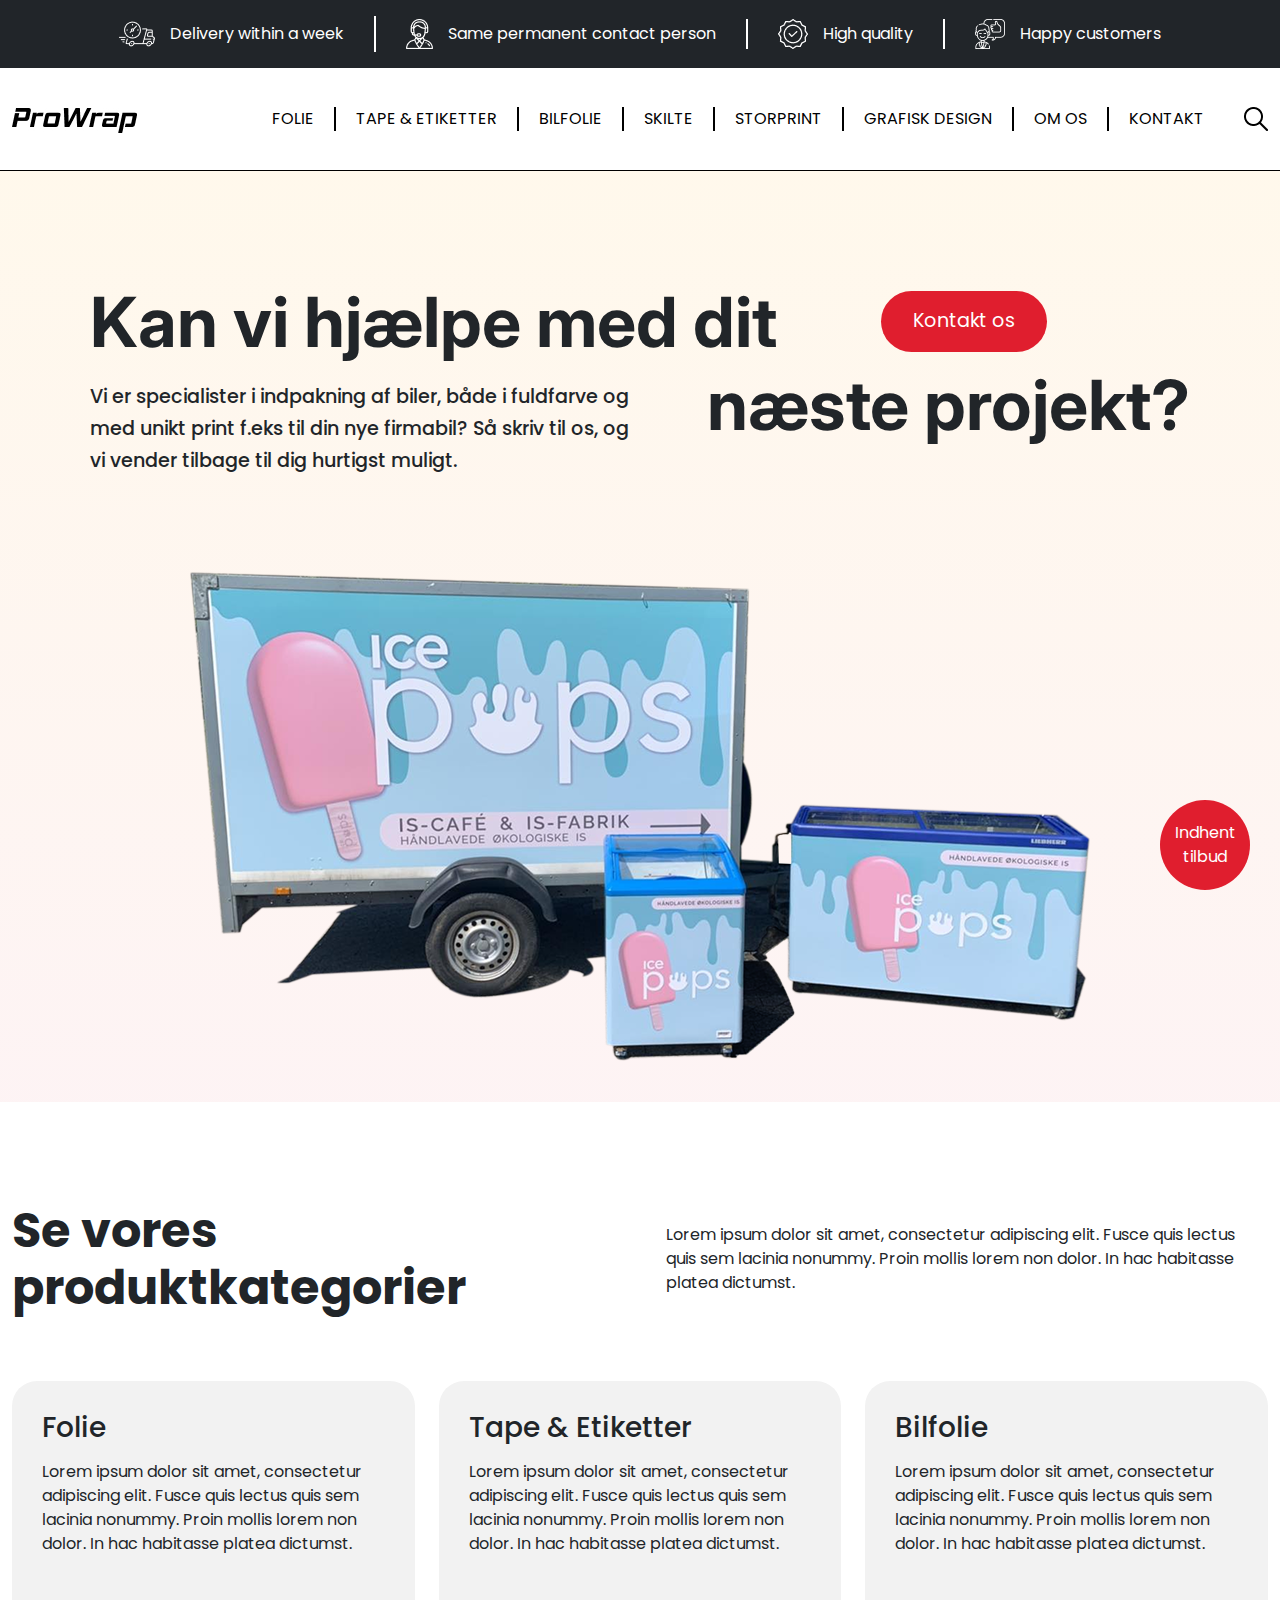
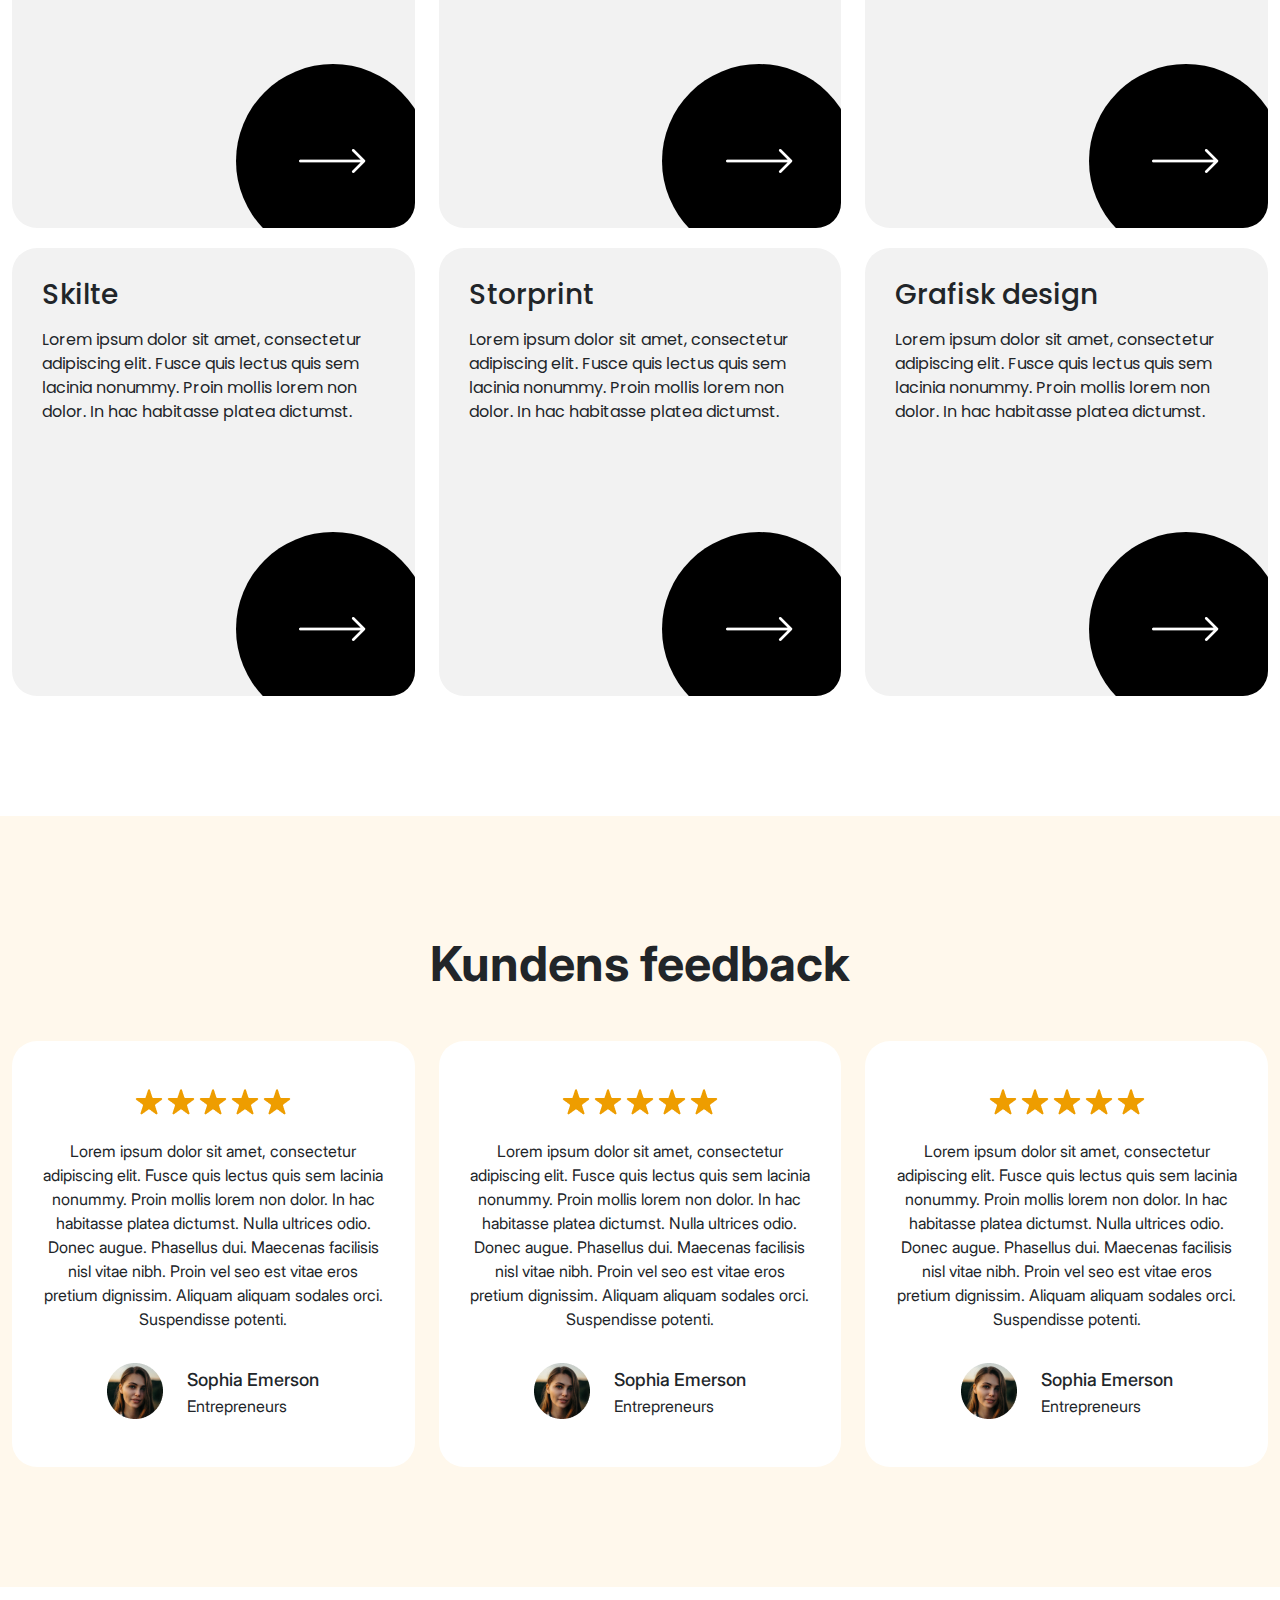
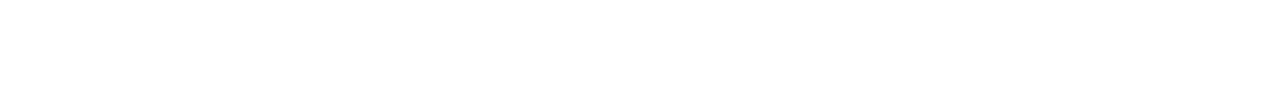
==== Prowrap/index.html @ 102c4a36 "changes in the folder" ====
<!DOCTYPE html>
<html lang="en">

<head>
    <meta charset="UTF-8">
    <meta name="viewport" content="width=device-width, initial-scale=1.0">
    <title>Document</title>
    <link rel="stylesheet" href="assets/css/bootstrap.min.css" />
    <link rel="stylesheet" href="assets/font/font.css" />
    <link rel="stylesheet" href="assets/css/style.css" />
</head>

<body>
    <section class="top-navbr-section">
        <div class="d-flex align-items-center justify-content-center bg-dark top-menu">
            <div class="image">
                <ul class="d-flex align-items-center">
                    <li class="d-flex align-items-center list"><img src="assets/image/Group.png" alt="Delivery"
                            class="img-fluid" />
                        <p class="text-white">Delivery within a week</p>
                    </li>
                    <li class="d-flex align-items-center list"><img src="assets/image/Group (1).png" alt="contact"
                            class="img-fluid" />
                        <p class="text-white">Same permanent contact person</p>
                    </li>
                    <li class="d-flex align-items-center list"><img src="assets/image/Group (2).png" alt="quality"
                            class="img-fluid" />
                        <p class="text-white">High quality</p>
                    </li>
                    <li class="d-flex align-items-center list"><img src="assets/image/Group (3).png" alt="customers"
                            class="img-fluid" />
                        <p class="text-white">Happy customers</p>
                    </li>
                </ul>
            </div>
        </div>
    </section>
    <section class="navigation-bar-section">
        <nav class="navbar navbar-expand-lg">
            <div class="container">
                <a class="navbar-brand p-0 m-0" href="#"><img src="assets/image/Group 1.jpg" alt="logo" /></a>
                <button class="navbar-toggler" type="button" data-bs-toggle="collapse"
                    data-bs-target="#navbarSupportedContent" aria-controls="navbarSupportedContent"
                    aria-expanded="false" aria-label="Toggle navigation">
                    <span class="navbar-toggler-icon"></span>
                </button>
                <div class="collapse navbar-collapse" id="navbarSupportedContent">
                    <ul class="navbar-nav ms-auto">
                        <li class="nav-item">
                            <a class="nav-link" href="#">FOLIE</a>
                        </li>
                        <li class="nav-item">
                            <a class="nav-link" href="#">TAPE & ETIKETTER</a>
                        </li>
                        <li class="nav-item">
                            <a class="nav-link" href="#">BILFOLIE</a>
                        </li>
                        <li class="nav-item">
                            <a class="nav-link" href="#">SKILTE</a>
                        </li>
                        <li class="nav-item">
                            <a class="nav-link" href="#">STORPRINT</a>
                        </li>
                        <li class="nav-item">
                            <a class="nav-link" href="#">GRAFISK DESIGN</a>
                        </li>
                        <li class="nav-item">
                            <a class="nav-link" href="#">OM OS</a>
                        </li>
                        <li class="nav-item">
                            <a class="nav-link" href="#">KONTAKT</a>
                        </li>
                    </ul>
                    <form class="d-flex">
                        <label for="searchToggle" class="btn p-0">
                            <img src="assets/image/Group.jpg" alt="search" class="search" />
                        </label>
                        <input type="checkbox" id="searchToggle" class="check" style="display: none;" />
                        <input type="text" id="searchInput" class="search-input" placeholder="Search..." />
                    </form>


                </div>
            </div>
        </nav>
    </section>

    <section class="banner-section">
        <div class="container">

            <div class="main-banner">
                <div class="banner">
                    <div class="position-relative">
                        <h1 class="main-heading position-relative">
                            Kan vi hjælpe med dit<span>næste projekt?</span>
                        </h1>
                        <a href="#" class="banner-btn position-absolute">Kontakt os</a>
                    </div>
                    <p class="describe">Vi er specialister i indpakning af biler, både i fuldfarve og med unikt
                        print
                        f.eks til din nye
                        firmabil?
                        Så skriv til os, og vi vender tilbage til dig hurtigst muligt.
                    </p>

                </div>

                <div class="banner-image text-center">
                    <img src="assets/image/banner 1 (1).png" alt="banner-img">
                </div>
                <a href="#" class="link">Indhent tilbud</a>

            </div>
        </div>
    </section>

    <section class="service-section">
        <div class="container">
            <div class="service-text d-flex justify-content-between align-items-center">
                <h3 class="main-heading">Se vores
                    produktkategorier</h3>
                <p class="small-heading">Lorem ipsum dolor sit amet, consectetur adipiscing elit. Fusce quis lectus
                    quis sem lacinia
                    nonummy. Proin mollis lorem non dolor. In hac habitasse platea dictumst.</p>
            </div>

            <div class="service-page">
                <div class="row page-row">
                    <div class="col-lg-4">
                        <div class="pages">
                            <h3 class="small-heading">Folie</h3>
                            <p class="service-page-text">Lorem ipsum dolor sit amet, consectetur adipiscing elit. Fusce
                                quis lectus quis sem
                                lacinia
                                nonummy. Proin mollis lorem non dolor. In hac habitasse platea dictumst.</p>
                            <a href="#" class="arrow">
                                <img src="assets/image/Group (4).png" alt="arrow" class="img-fluid" />
                            </a>
                        </div>
                    </div>
                    <div class="col-lg-4">
                        <div class="pages">
                            <h3 class="small-heading">Tape & Etiketter</h3>
                            <p class="service-page-text">Lorem ipsum dolor sit amet, consectetur adipiscing elit. Fusce
                                quis lectus quis sem
                                lacinia
                                nonummy. Proin mollis lorem non dolor. In hac habitasse platea dictumst.</p>
                            <a href="#" class="arrow">
                                <img src="assets/image/Group (4).png" alt="arrow" class="img-fluid" />
                            </a>
                        </div>
                    </div>
                    <div class="col-lg-4">
                        <div class="pages">
                            <h3 class="small-heading">Bilfolie</h3>
                            <p class="service-page-text">Lorem ipsum dolor sit amet, consectetur adipiscing elit. Fusce
                                quis lectus quis sem
                                lacinia
                                nonummy. Proin mollis lorem non dolor. In hac habitasse platea dictumst.</p>
                            <a href="#" class="arrow">
                                <img src="assets/image/Group (4).png" alt="arrow" class="img-fluid" />
                            </a>
                        </div>
                    </div>
                    <div class="col-lg-4">
                        <div class="pages">
                            <h3 class="small-heading">Skilte</h3>
                            <p class="service-page-text">Lorem ipsum dolor sit amet, consectetur adipiscing elit. Fusce
                                quis lectus quis sem
                                lacinia
                                nonummy. Proin mollis lorem non dolor. In hac habitasse platea dictumst.</p>
                            <a href="#" class="arrow">
                                <img src="assets/image/Group (4).png" alt="arrow" class="img-fluid" />
                            </a>
                        </div>
                    </div>
                    <div class="col-lg-4">
                        <div class="pages">
                            <h3 class="small-heading">Storprint</h3>
                            <p class="service-page-text">Lorem ipsum dolor sit amet, consectetur adipiscing elit. Fusce
                                quis lectus quis sem
                                lacinia
                                nonummy. Proin mollis lorem non dolor. In hac habitasse platea dictumst.</p>
                            <a href="#" class="arrow">
                                <img src="assets/image/Group (4).png" alt="arrow" class="img-fluid" />
                            </a>
                        </div>
                    </div>
                    <div class="col-lg-4">
                        <div class="pages">
                            <h3 class="small-heading">Grafisk design</h3>
                            <p class="service-page-text">Lorem ipsum dolor sit amet, consectetur adipiscing elit. Fusce
                                quis lectus quis sem
                                lacinia
                                nonummy. Proin mollis lorem non dolor. In hac habitasse platea dictumst.</p>
                            <a href="#" class="arrow">
                                <img src="assets/image/Group (4).png" alt="arrow" class="img-fluid" />
                            </a>
                        </div>
                    </div>
                </div>
            </div>
        </div>
    </section>

    <section class="feedback-section">
        <div class="container">
            <div class="feedback">
                <h2 class="main-heading text-center">Kundens feedback</h2>
                <div class="row feedback-row">
                    <div class="col-lg-4">
                        <div class="feedback-page">
                            <img src="assets/image/Star 29.png" alt="" class="img-fluid star">
                            <img src="assets/image/Star 29.png" alt="" class="img-fluid star">
                            <img src="assets/image/Star 29.png" alt="" class="img-fluid star">
                            <img src="assets/image/Star 29.png" alt="" class="img-fluid star">
                            <img src="assets/image/Star 29.png" alt="" class="img-fluid star">
                            <p>Lorem ipsum dolor sit amet, consectetur adipiscing elit. Fusce quis lectus quis sem
                                lacinia nonummy. Proin mollis lorem non dolor. In hac habitasse platea dictumst. Nulla
                                ultrices odio.
                                Donec augue. Phasellus dui. Maecenas facilisis nisl vitae nibh. Proin vel seo est vitae
                                eros pretium dignissim. Aliquam aliquam sodales orci. Suspendisse potenti.</p>
                            <div class="d-flex align-items-center justify-content-center feedback-img">
                                <img src="assets/image/Mask Group.png" alt="" class="img-fluid">
                                <div class="feedback-name">
                                    <h4 class="text-start">Sophia Emerson</h4>
                                    <p class="text-start">Entrepreneurs</p>
                                </div>
                            </div>
                        </div>
                    </div>
                    <div class="col-lg-4">
                        <div class="feedback-page">
                            <img src="assets/image/Star 29.png" alt="" class="img-fluid star">
                            <img src="assets/image/Star 29.png" alt="" class="img-fluid star">
                            <img src="assets/image/Star 29.png" alt="" class="img-fluid star">
                            <img src="assets/image/Star 29.png" alt="" class="img-fluid star">
                            <img src="assets/image/Star 29.png" alt="" class="img-fluid star">
                            <p>Lorem ipsum dolor sit amet, consectetur adipiscing elit. Fusce quis lectus quis sem
                                lacinia nonummy. Proin mollis lorem non dolor. In hac habitasse platea dictumst. Nulla
                                ultrices odio.
                                Donec augue. Phasellus dui. Maecenas facilisis nisl vitae nibh. Proin vel seo est vitae
                                eros pretium dignissim. Aliquam aliquam sodales orci. Suspendisse potenti.</p>
                            <div class="d-flex align-items-center justify-content-center feedback-img">
                                <img src="assets/image/Mask Group.png" alt="" class="img-fluid">
                                <div class="feedback-name">
                                    <h4 class="text-start">Sophia Emerson</h4>
                                    <p class="text-start">Entrepreneurs</p>
                                </div>
                            </div>
                        </div>
                    </div>
                    <div class="col-lg-4">
                        <div class="feedback-page">
                            <img src="assets/image/Star 29.png" alt="" class="img-fluid star">
                            <img src="assets/image/Star 29.png" alt="" class="img-fluid star">
                            <img src="assets/image/Star 29.png" alt="" class="img-fluid star">
                            <img src="assets/image/Star 29.png" alt="" class="img-fluid star">
                            <img src="assets/image/Star 29.png" alt="" class="img-fluid star">
                            <p>Lorem ipsum dolor sit amet, consectetur adipiscing elit. Fusce quis lectus quis sem
                                lacinia nonummy. Proin mollis lorem non dolor. In hac habitasse platea dictumst. Nulla
                                ultrices odio.
                                Donec augue. Phasellus dui. Maecenas facilisis nisl vitae nibh. Proin vel seo est vitae
                                eros pretium dignissim. Aliquam aliquam sodales orci. Suspendisse potenti.</p>
                            <div class="d-flex align-items-center justify-content-center feedback-img">
                                <img src="assets/image/Mask Group.png" alt="" class="img-fluid">
                                <div class="feedback-name">
                                    <h4 class="text-start">Sophia Emerson</h4>
                                    <p class="text-start">Entrepreneurs</p>
                                </div>
                            </div>
                        </div>
                    </div>

                </div>
            </div>
    </section>

    <!-- <section class="discount-section">
            <div class="discount">
                <div class="row">
                    <div class="col-lg-6">
                        <img src="assets/image/Mask group (1).png" alt="">
                    </div>
                    <div class="col-lg-6">
                        <div class="container">
                        <h2>10% på det første køb</h2>
                        <p>Lorem ipsum dolor sit amet, consectetur adipiscing elit. Fusce quis lectus quis sem lacinia nonummy. Proin mollis lorem non dolor. In hac habitasse platea dictumst. Nulla ultrices odio.</p>
                        <a href="#">Får nu</a>
</div>
                    </div>
                </div>
        </div>
    </section> -->

    <script src="assets/js/bootstrap.bundle.js">
    </script>
    <script src="assets/js/bootstrap.js"></script>
</body>

</html>
---- Prowrap/assets/font/font.css ----
/* poppins font start*/
@font-face {
    font-family: 'Poppins';
    src: url('Poppins-Bold.ttf') format('truetype');
    font-weight: bold;
    font-style: normal;
    font-display: swap;
}

@font-face {
    font-family: 'Poppins';
    src: url('Poppins-Medium.ttf') format('truetype');
    font-weight: 500;
    font-style: normal;
    font-display: swap;
}

@font-face {
    font-family: 'Poppins';
    src: url('Poppins-Regular.ttf') format('truetype');
    font-weight: normal;
    font-style: normal;
    font-display: swap;
}

@font-face {
    font-family: 'Poppins';
    src: url('Poppins-SemiBold.ttf') format('truetype');
    font-weight: 600;
    font-style: normal;
    font-display: swap;
}

/* poppins font end */

/* inter font start */

@font-face {
    font-family: 'inter';
    src: url('Inter28pt-Bold.ttf') format('truetype');
    font-weight: bold;
    font-style: normal;
    font-display: swap;
}

@font-face {
    font-family: 'inter';
    src: url('Inter28pt-Medium.ttf') format('truetype');
    font-weight: 500;
    font-style: normal;
    font-display: swap;
}

@font-face {
    font-family: 'inter';
    src: url('Inter28pt-SemiBold.ttf') format('truetype');
    font-weight: 600;
    font-style: normal;
    font-display: swap;
}

@font-face {
    font-family: 'inter';
    src: url('Inter28pt-Regular.ttf') format('truetype');
    font-weight: normal;
    font-style: normal;
    font-display: swap;
}

/* inter fonts end */
---- Prowrap/assets/css/style.css ----
* {
    padding: 0px;
    margin: 0px;
    box-sizing: border-box;
}

body {
    font-family: "Poppins";
    font-style: normal;
}

h1,
h2,
h3,
h4,
h5,
h6,
p,
ul,
li,
a {
    padding: 0px;
    margin: 0px;
}

li {
    list-style: none;
}

a {
    text-decoration: none;
}

.container {
    max-width: 1300px;
    margin: auto;
}

/* top-navbr-section start */

.list {
    gap: 15px;
    border-right: 2px solid #fff;
    padding: 0px 30px;
}

.list:nth-child(4) {
    border: 0;
    padding-right: 0px;
}

.list:nth-child(1) {
    padding-left: 0px;
}

.image {
    padding: 16px 0px;
}

/* top-navbr-section end */

/* navbar-menu section start */

.navigation-bar-section {
    border-bottom: 1px solid #000;
}

.navbar-expand-lg .navbar-nav .nav-link {
    padding: 0px 20px;
    border-right: 2px solid;
    color: #000;
}

.navbar-expand-lg .navbar-nav .nav-item:nth-of-type(8) .nav-link {
    border-right: 0;
    padding-right: 40px;
}


.navbar-expand-lg .navbar-nav .nav-item:nth-of-type(1) .nav-link {
    padding-left: 0px;
}

.navbar {
    padding: 36px 0px;
}

.btn {
    border: none;
}

.search-input {
    padding: 10px;
    border: 1px solid black;
    border-radius: 2px;
    position: absolute;
    bottom: -45px;
    right: 10px;
    width: 200px;
    display: none;
}

.check:checked+.search-input {
    display: block;
}

/* navbar-menu section end */

/* banner section start */

.banner-section {
    background-image: url("/assets/image/Rectangle\ 7.png");
    background-image: linear-gradient(to bottom, #FFBF431A, #E01E2E0D);
}

.banner {
    max-width: 1100px;
    margin: auto;
    padding-top: 110px;
    width: 100%;
}

.banner .main-heading {
    font-size: 68.8px;
    font-weight: 700;
    font-family: "inter";
}

span {
    display: flex;
    justify-content: end;
}


.banner .banner-btn {
    background-color: #E01E2E;
    border-radius: 50px;
    padding: 16px 32px;
    color: #fff;
    font-size: 19.2px;
    font-weight: 400;
    top: 10px;
    right: 143px;

}

.banner .describe {
    font-size: 19.2px;
    font-weight: 500;
    max-width: 550px;
    line-height: 32px;
    margin-top: -65px;
}

.banner-image {
    padding-top: 94px;
    padding-bottom: 40px;
}

.main-banner .link {
    background-color: #E01E2E;
    color: #fff;
    border-radius: 50%;
    position: fixed;
    bottom: 10px;
    height: 90px;
    width: 90px;
    right: 30px;
    text-align: center;
    display: flex;
    align-items: center;
    justify-content: center;
}

/* banner section end */

/* service section start */

.service-text .main-heading {
    font-size: 47.8px;
    font-weight: 700;
}

.service-text {
    gap: 200px;
    padding: 100px 0px 64px 0px;
}

.page-row {
    row-gap: 20px;
}

.pages {
    background-color: #F2F2F2;
    padding: 30px;
    height: 100%;
    border-radius: 25px;
    position: relative;
    overflow: hidden;
}

.service-page-text {
    margin-bottom: 242px;
    padding-top: 16px;
}

.arrow {
    height: 194px;
    width: 194px;
    background-color: #000;
    border-radius: 100%;
    position: absolute;
    bottom: -30px;
    right: -15px;
    display: flex;
    align-items: center;
    justify-content: center;

}

.arrow:hover {
    background-color: #E01E2E;
}

/* service section end */

/* feedback section start */


.feedback-section {
    margin: 120px 0px;
    padding: 120px 0px;
    background-color: #FFBF431A;
    font-family: "inter";

}

.feedback .main-heading {
    padding-bottom: 48px;
    font-weight: 700;
    font-size: 47.7px;
    text-align: center;
}

.feedback-page {
    background-color: #FFFFFF;
    padding: 48px 30px;
    height: 100%;
    border-radius: 25px;
    text-align: center;
}

.feedback-page .star {
    padding-bottom: 24px;
}

.feedback-img {
    gap: 24px;
    padding-top: 32px;
}

.feedback-img h4 {
    font-size: 18px;
    line-height: 163%;
}

/* feedback section end */

/* discount section start */
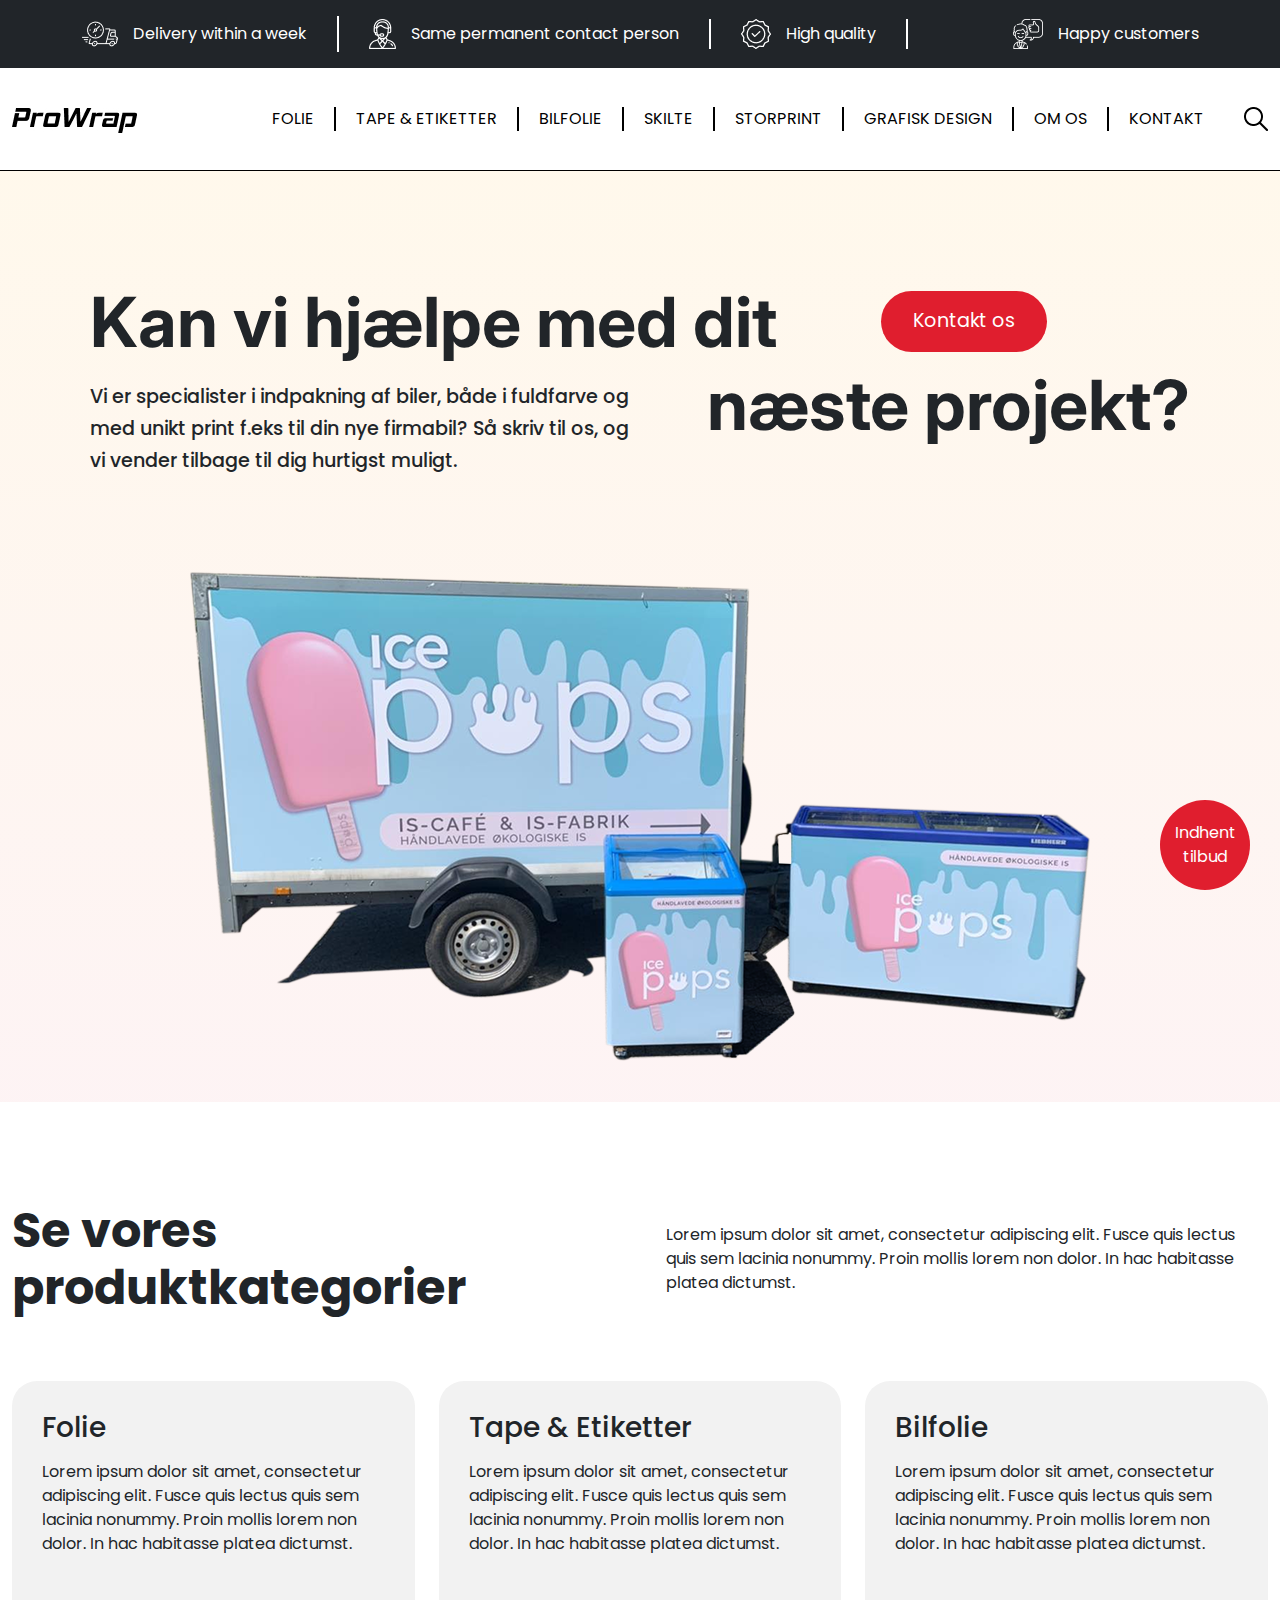
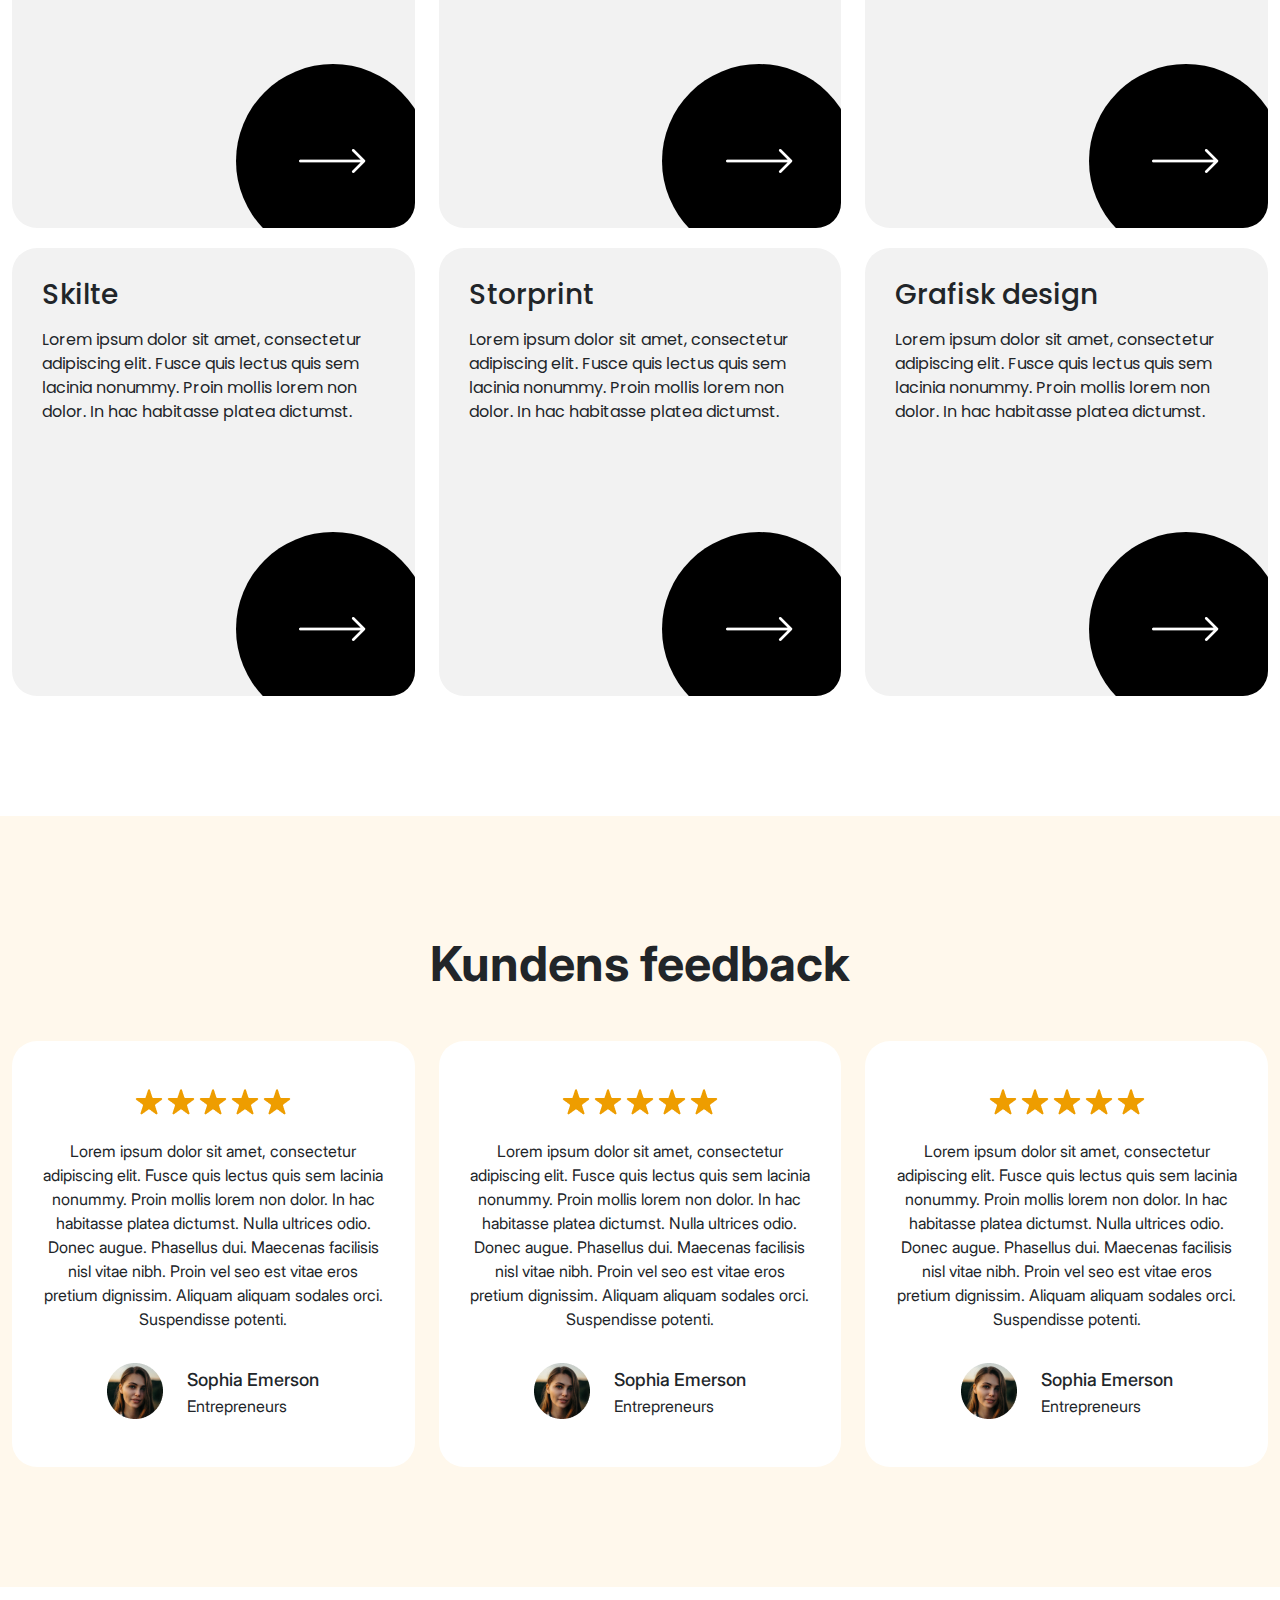
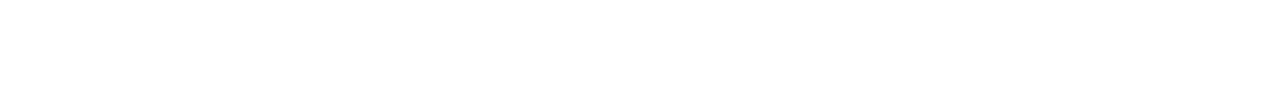
==== commit 2f3122cd: "changes in file" ====
--- a/Prowrap/index.html
+++ b/Prowrap/index.html
@@ -27,6 +27,7 @@
                             class="img-fluid" />
                         <p class="text-white">High quality</p>
                     </li>
+                    ghgfhgfjh
                     <li class="d-flex align-items-center list"><img src="assets/image/Group (3).png" alt="customers"
                             class="img-fluid" />
                         <p class="text-white">Happy customers</p>
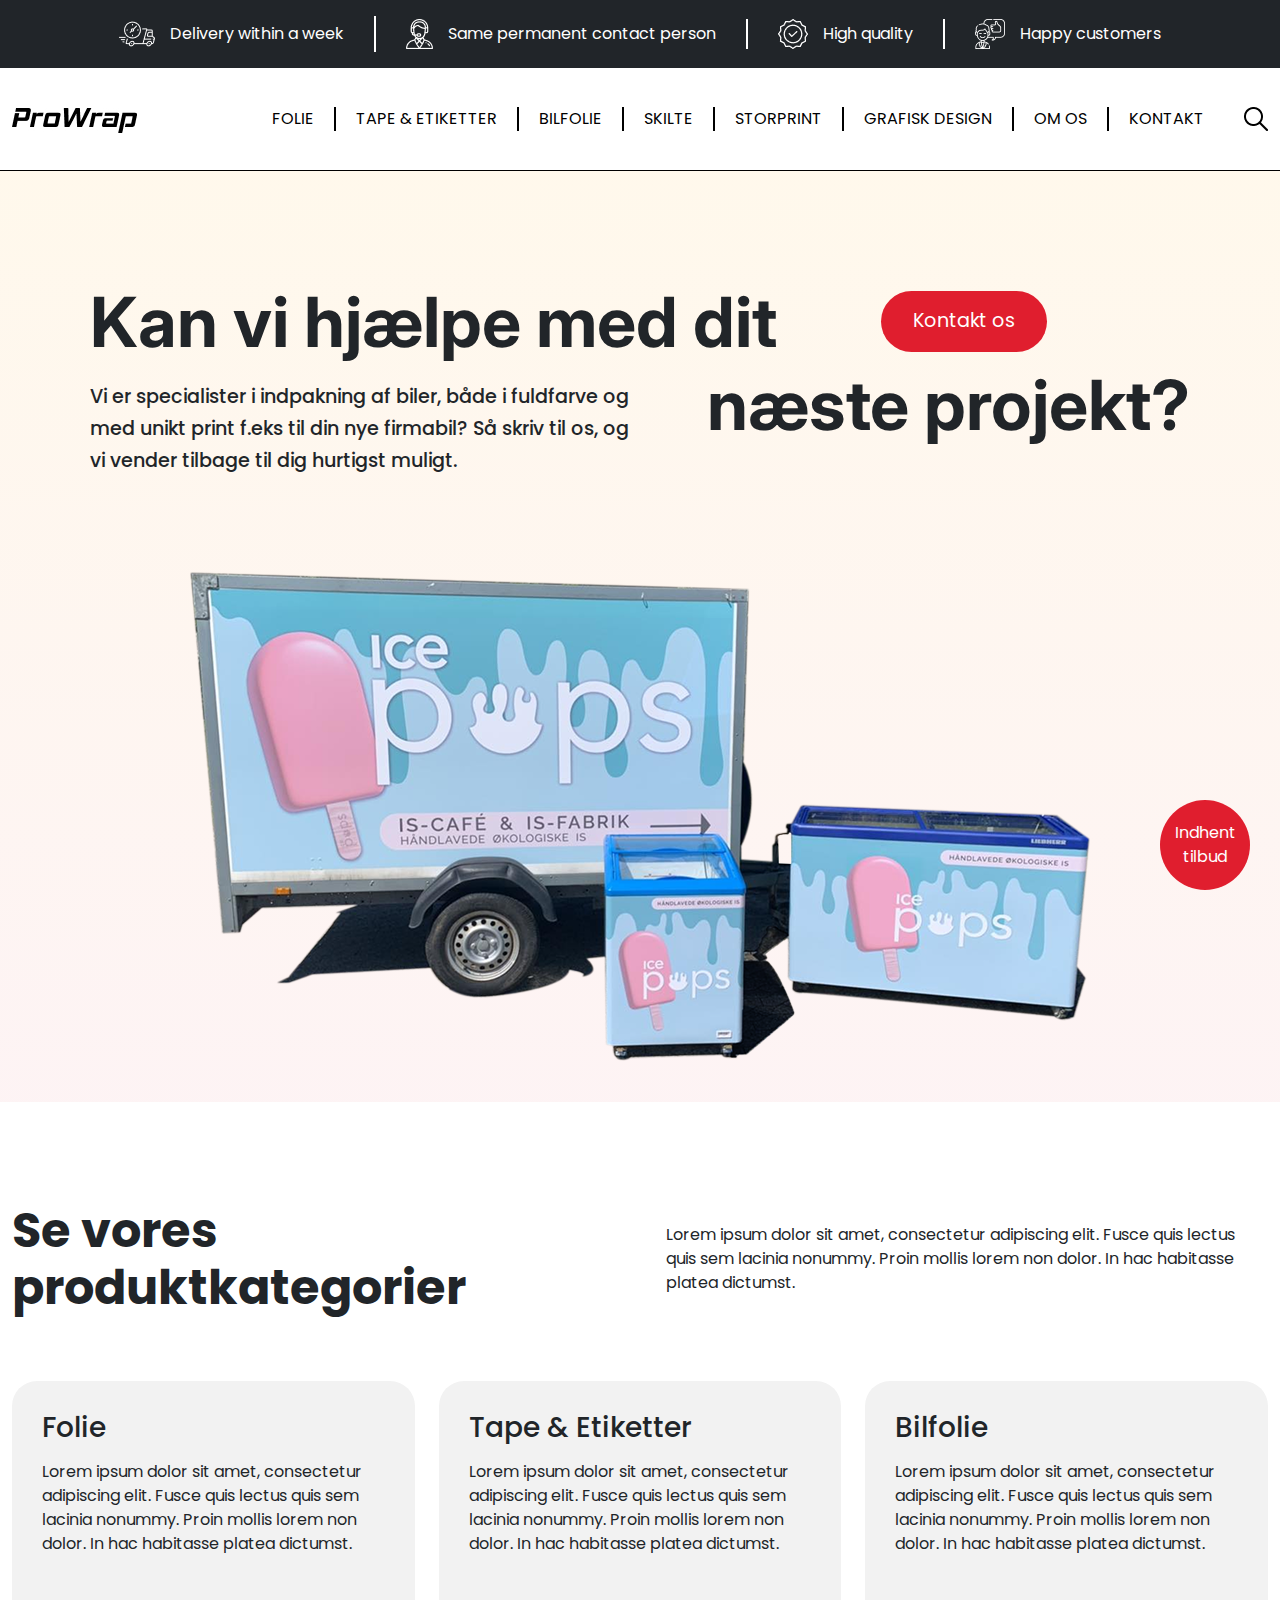
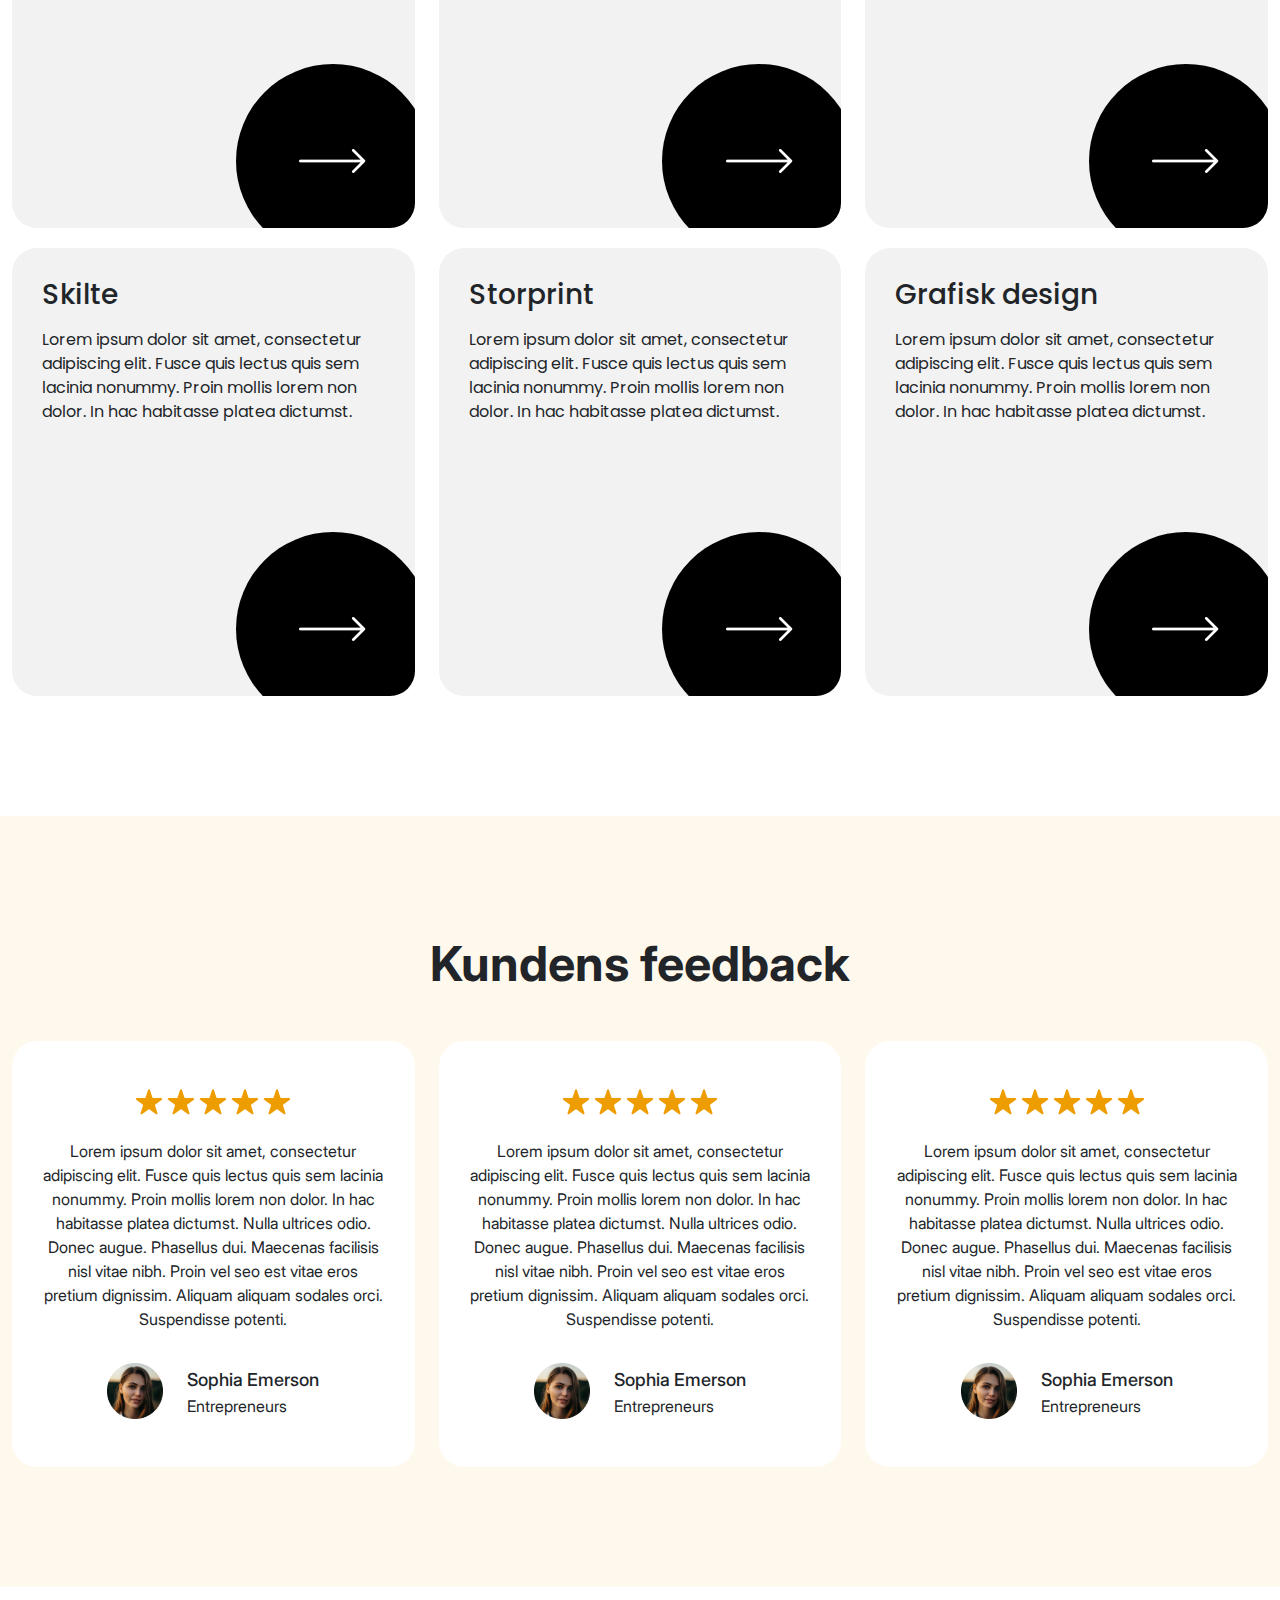
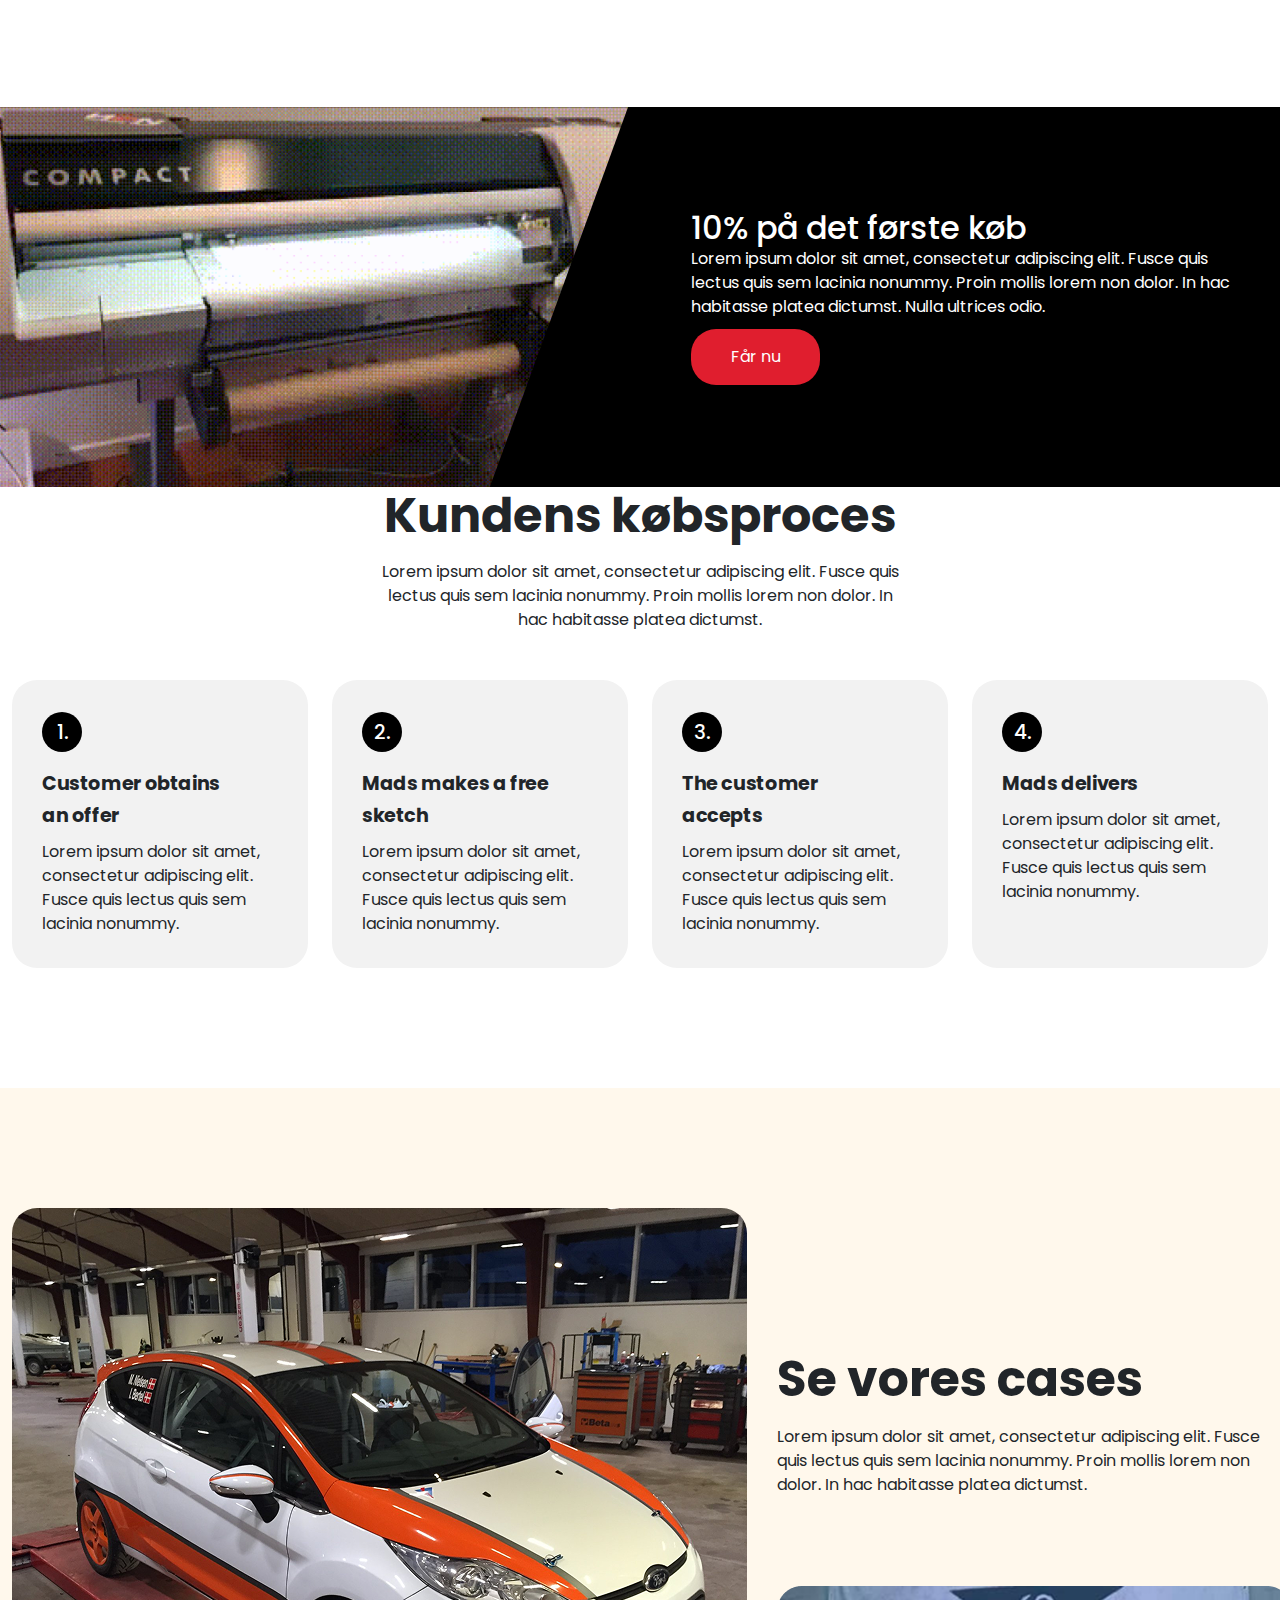
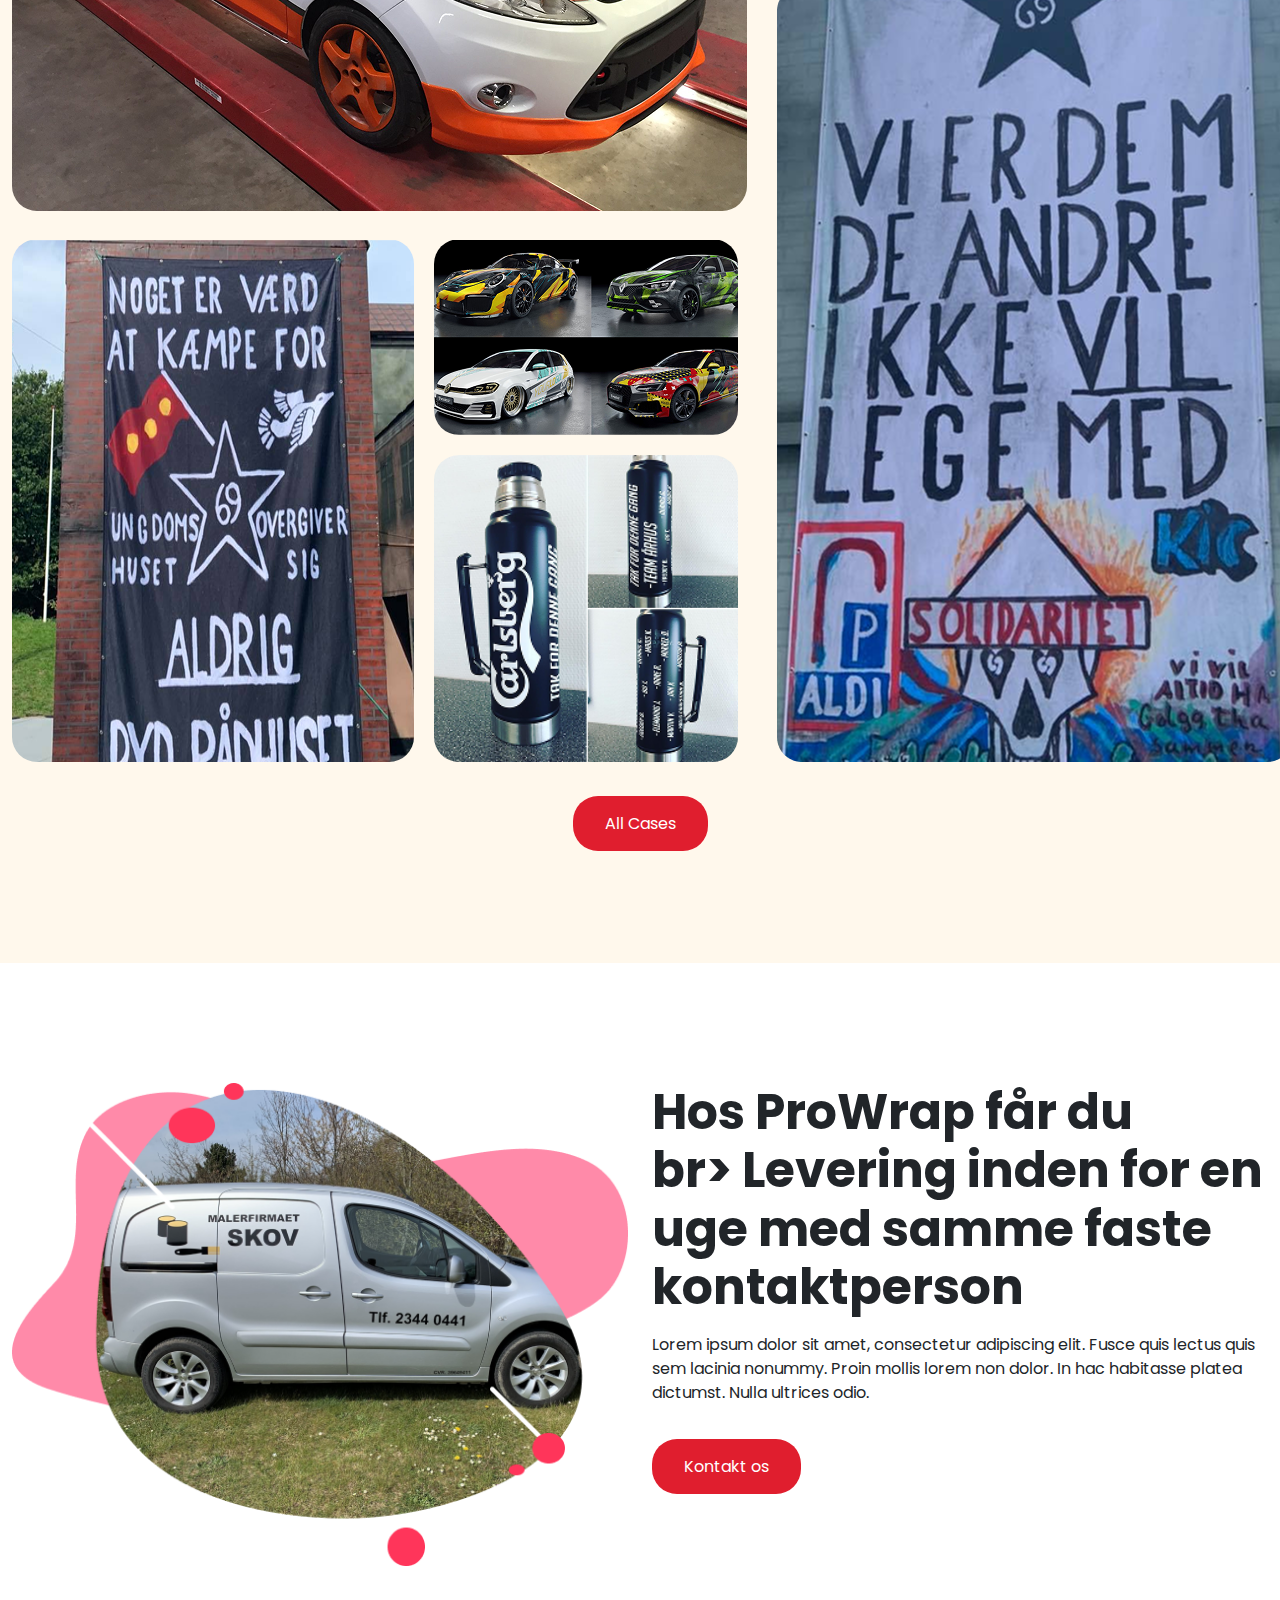
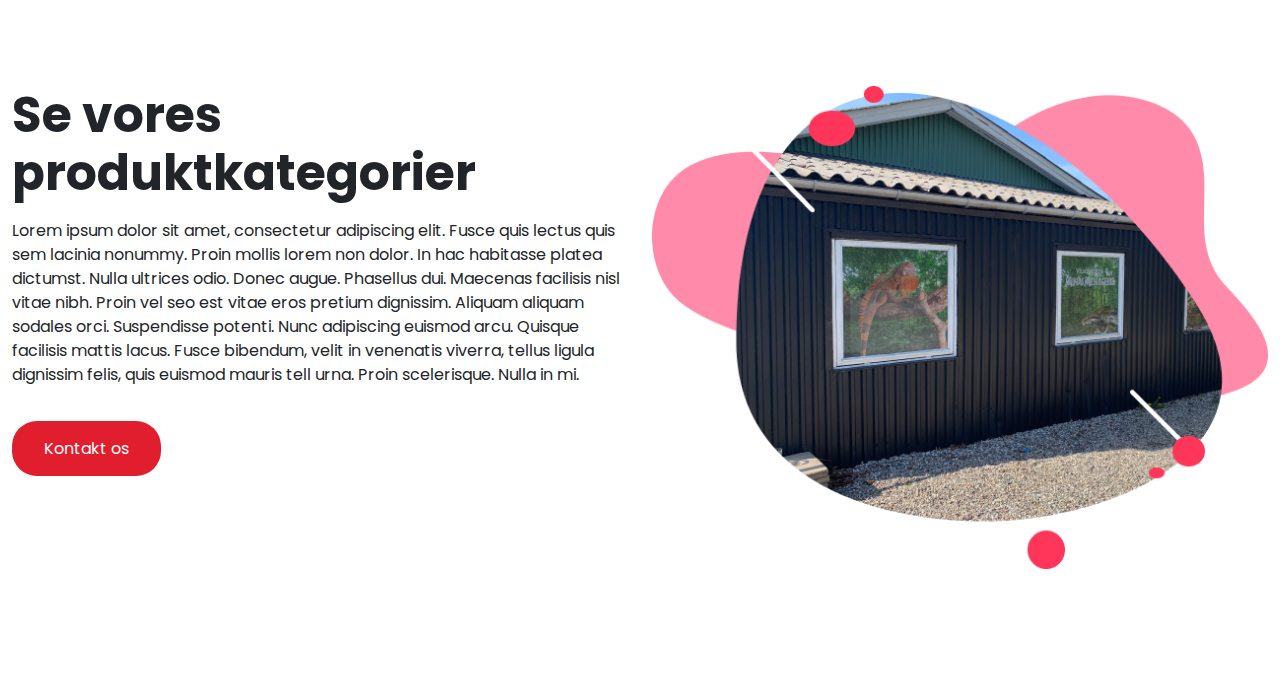
==== commit 8d1c5f8e: "changes file" ====
--- a/Prowrap/index.html
+++ b/Prowrap/index.html
@@ -27,7 +27,6 @@
                             class="img-fluid" />
                         <p class="text-white">High quality</p>
                     </li>
-                    ghgfhgfjh
                     <li class="d-flex align-items-center list"><img src="assets/image/Group (3).png" alt="customers"
                             class="img-fluid" />
                         <p class="text-white">Happy customers</p>
@@ -211,18 +210,18 @@
                 <div class="row feedback-row">
                     <div class="col-lg-4">
                         <div class="feedback-page">
-                            <img src="assets/image/Star 29.png" alt="" class="img-fluid star">
-                            <img src="assets/image/Star 29.png" alt="" class="img-fluid star">
-                            <img src="assets/image/Star 29.png" alt="" class="img-fluid star">
-                            <img src="assets/image/Star 29.png" alt="" class="img-fluid star">
-                            <img src="assets/image/Star 29.png" alt="" class="img-fluid star">
+                            <img src="assets/image/Star 29.png" alt="star" class="img-fluid star" />
+                            <img src="assets/image/Star 29.png" alt="star" class="img-fluid star" />
+                            <img src="assets/image/Star 29.png" alt="star" class="img-fluid star" />
+                            <img src="assets/image/Star 29.png" alt="star" class="img-fluid star" />
+                            <img src="assets/image/Star 29.png" alt="star" class="img-fluid star" />
                             <p>Lorem ipsum dolor sit amet, consectetur adipiscing elit. Fusce quis lectus quis sem
                                 lacinia nonummy. Proin mollis lorem non dolor. In hac habitasse platea dictumst. Nulla
                                 ultrices odio.
                                 Donec augue. Phasellus dui. Maecenas facilisis nisl vitae nibh. Proin vel seo est vitae
                                 eros pretium dignissim. Aliquam aliquam sodales orci. Suspendisse potenti.</p>
                             <div class="d-flex align-items-center justify-content-center feedback-img">
-                                <img src="assets/image/Mask Group.png" alt="" class="img-fluid">
+                                <img src="assets/image/image 1.png" alt="feedback-img" class="img-fluid" />
                                 <div class="feedback-name">
                                     <h4 class="text-start">Sophia Emerson</h4>
                                     <p class="text-start">Entrepreneurs</p>
@@ -232,18 +231,18 @@
                     </div>
                     <div class="col-lg-4">
                         <div class="feedback-page">
-                            <img src="assets/image/Star 29.png" alt="" class="img-fluid star">
-                            <img src="assets/image/Star 29.png" alt="" class="img-fluid star">
-                            <img src="assets/image/Star 29.png" alt="" class="img-fluid star">
-                            <img src="assets/image/Star 29.png" alt="" class="img-fluid star">
-                            <img src="assets/image/Star 29.png" alt="" class="img-fluid star">
+                            <img src="assets/image/Star 29.png" alt="star" class="img-fluid star" />
+                            <img src="assets/image/Star 29.png" alt="star" class="img-fluid star" />
+                            <img src="assets/image/Star 29.png" alt="star" class="img-fluid star" />
+                            <img src="assets/image/Star 29.png" alt="star" class="img-fluid star" />
+                            <img src="assets/image/Star 29.png" alt="star" class="img-fluid star" />
                             <p>Lorem ipsum dolor sit amet, consectetur adipiscing elit. Fusce quis lectus quis sem
                                 lacinia nonummy. Proin mollis lorem non dolor. In hac habitasse platea dictumst. Nulla
                                 ultrices odio.
                                 Donec augue. Phasellus dui. Maecenas facilisis nisl vitae nibh. Proin vel seo est vitae
                                 eros pretium dignissim. Aliquam aliquam sodales orci. Suspendisse potenti.</p>
                             <div class="d-flex align-items-center justify-content-center feedback-img">
-                                <img src="assets/image/Mask Group.png" alt="" class="img-fluid">
+                                <img src="assets/image/image 1.png" alt="feedback-img" class="img-fluid" />
                                 <div class="feedback-name">
                                     <h4 class="text-start">Sophia Emerson</h4>
                                     <p class="text-start">Entrepreneurs</p>
@@ -253,18 +252,18 @@
                     </div>
                     <div class="col-lg-4">
                         <div class="feedback-page">
-                            <img src="assets/image/Star 29.png" alt="" class="img-fluid star">
-                            <img src="assets/image/Star 29.png" alt="" class="img-fluid star">
-                            <img src="assets/image/Star 29.png" alt="" class="img-fluid star">
-                            <img src="assets/image/Star 29.png" alt="" class="img-fluid star">
-                            <img src="assets/image/Star 29.png" alt="" class="img-fluid star">
+                            <img src="assets/image/Star 29.png" alt="star" class="img-fluid star" />
+                            <img src="assets/image/Star 29.png" alt="star" class="img-fluid star" />
+                            <img src="assets/image/Star 29.png" alt="star" class="img-fluid star" />
+                            <img src="assets/image/Star 29.png" alt="star" class="img-fluid star" />
+                            <img src="assets/image/Star 29.png" alt="star" class="img-fluid star" />
                             <p>Lorem ipsum dolor sit amet, consectetur adipiscing elit. Fusce quis lectus quis sem
                                 lacinia nonummy. Proin mollis lorem non dolor. In hac habitasse platea dictumst. Nulla
                                 ultrices odio.
                                 Donec augue. Phasellus dui. Maecenas facilisis nisl vitae nibh. Proin vel seo est vitae
                                 eros pretium dignissim. Aliquam aliquam sodales orci. Suspendisse potenti.</p>
                             <div class="d-flex align-items-center justify-content-center feedback-img">
-                                <img src="assets/image/Mask Group.png" alt="" class="img-fluid">
+                                <img src="assets/image/image 1.png" alt="feedback-img" class="img-fluid" />
                                 <div class="feedback-name">
                                     <h4 class="text-start">Sophia Emerson</h4>
                                     <p class="text-start">Entrepreneurs</p>
@@ -272,27 +271,173 @@
                             </div>
                         </div>
                     </div>
-
-                </div>
-            </div>
-    </section>
-
-    <!-- <section class="discount-section">
-            <div class="discount">
+                </div>
+            </div>
+        </div>
+    </section>
+
+    <section class="discount-section">
+        <div class="discount">
+            <div class="row">
+                <div class="col-lg-6">
+                    <div class="images-clip">
+                        <img src="assets/image/No-video-title-fdown 1.png" alt="discount-img" class="img-fluid" />
+                    </div>
+                </div>
+                <div class="col-lg-6">
+                    <div class="dic">
+
+                        <div class="content">
+                            <h2 class="main-heading">10% på det første køb</h2>
+                            <p>Lorem ipsum dolor sit amet, consectetur adipiscing elit. Fusce quis lectus quis sem
+                                lacinia nonummy. Proin mollis lorem non dolor. In hac habitasse platea dictumst. Nulla
+                                ultrices odio.</p>
+                            <a href="#" class="link">Får nu</a>
+                        </div>
+
+                    </div>
+                </div>
+            </div>
+        </div>
+    </section>
+
+
+
+    <section class="box">
+        <div class="container">
+            <div class="offer text-center">
+                <h2 class="main-heading">Kundens købsproces</h2>
+                <P>Lorem ipsum dolor sit amet, consectetur adipiscing elit. Fusce quis lectus quis sem lacinia nonummy.
+                    Proin mollis lorem non dolor. In hac habitasse platea dictumst.</P>
+            </div>
+
+            <div class="box-1">
                 <div class="row">
-                    <div class="col-lg-6">
-                        <img src="assets/image/Mask group (1).png" alt="">
-                    </div>
-                    <div class="col-lg-6">
-                        <div class="container">
-                        <h2>10% på det første køb</h2>
-                        <p>Lorem ipsum dolor sit amet, consectetur adipiscing elit. Fusce quis lectus quis sem lacinia nonummy. Proin mollis lorem non dolor. In hac habitasse platea dictumst. Nulla ultrices odio.</p>
-                        <a href="#">Får nu</a>
-</div>
-                    </div>
-                </div>
-        </div>
-    </section> -->
+                    <div class="col-lg-3">
+                        <div class="box-text">
+                            <h5>1.</h5>
+                            <h4>Customer obtains an offer</h4>
+                            <p>Lorem ipsum dolor sit amet, consectetur adipiscing elit. Fusce quis lectus quis sem
+                                lacinia
+                                nonummy.</p>
+                        </div>
+                    </div>
+                    <div class="col-lg-3">
+                        <div class="box-text">
+                            <h5>2.</h5>
+                            <h4>Mads makes a free sketch</h4>
+                            <p>Lorem ipsum dolor sit amet, consectetur adipiscing elit. Fusce quis lectus quis sem
+                                lacinia
+                                nonummy.</p>
+                        </div>
+                    </div>
+                    <div class="col-lg-3">
+                        <div class="box-text">
+                            <h5>3.</h5>
+                            <h4>The customer accepts</h4>
+                            <p>Lorem ipsum dolor sit amet, consectetur adipiscing elit. Fusce quis lectus quis sem
+                                lacinia
+                                nonummy.</p>
+                        </div>
+                    </div>
+                    <div class="col-lg-3">
+                        <div class="box-text">
+                            <h5>4.</h5>
+                            <h4>Mads delivers</h4>
+                            <p>Lorem ipsum dolor sit amet, consectetur adipiscing elit. Fusce quis lectus quis sem
+                                lacinia
+                                nonummy.</p>
+                        </div>
+                    </div>
+                </div>
+            </div>
+        </div>
+    </section>
+
+    <section class="layout-section">
+        <div class="container">
+            <div class="main-section d-flex">
+                <div class="img-layout-1">
+                    <div class="sub-image">
+                        <img src="assets/image/image 10.png" alt="">
+                    </div>
+                    <div class="main-image">
+                        <div class="multi-images d-flex">
+                            <img src="assets/image/image 18.png" alt="">
+
+                            <div class="multi-images-1 d-flex  flex-column">
+                                <img src="assets/image/image 6.png" alt="">
+                                <img src="assets/image/image 11.png" alt="">
+                            </div>
+                        </div>
+                    </div>
+
+                </div>
+                <div class="img-layout-2">
+                    <div class="text">
+                        <h2>Se vores cases</h2>
+                        <p>Lorem ipsum dolor sit amet, consectetur adipiscing elit. Fusce quis lectus quis sem lacinia
+                            nonummy. Proin mollis lorem non dolor. In hac habitasse platea dictumst.</p>
+                    </div>
+                    <div class="img-layout">
+                        <img src="assets/image/57015559_2179513645461306_7284992917519728640_n-(1) 7.png" alt=""
+                            class="img-2">
+                    </div>
+                </div>
+            </div>
+            <div class="layout-link">
+                <a href="#" class="cases">All Cases</a>
+            </div>
+        </div>
+
+    </section>
+
+    <section class="mask-section">
+        <div class="container">
+            <div class="row">
+                <div class="col-lg-6 mask-image">
+                    <img src="assets/image/Group 1298.png" alt="" class="img-fluid">
+
+                </div>
+                <div class="col-lg-6">
+                    <h2>Hos ProWrap får du </br>br> Levering inden for en uge med samme faste kontaktperson</h2>
+                    <p>Lorem ipsum dolor sit amet, consectetur adipiscing elit. Fusce quis lectus quis sem lacinia
+                        nonummy. Proin mollis lorem non dolor. In hac habitasse platea dictumst. Nulla ultrices odio.
+                    </p>
+                    <div class="mask-link">
+                        <a href="#" class="cases">Kontakt os</a>
+                    </div>
+                </div>
+            </div>
+        </div>
+    </section>
+
+    <section class="mask-section">
+        <div class="container">
+            <div class="row">
+
+                <div class="col-lg-6">
+                    <h2>Se vores </br>
+                        produktkategorier</h2>
+                    <p>Lorem ipsum dolor sit amet, consectetur adipiscing elit. Fusce quis lectus quis sem lacinia
+                        nonummy. Proin mollis lorem non dolor. In hac habitasse platea dictumst. Nulla ultrices odio.
+                        Donec augue. Phasellus dui. Maecenas facilisis nisl vitae nibh. Proin vel seo est vitae eros
+                        pretium dignissim. Aliquam aliquam sodales orci. Suspendisse potenti.
+                        Nunc adipiscing euismod arcu. Quisque facilisis mattis lacus. Fusce bibendum, velit in venenatis
+                        viverra, tellus ligula dignissim felis, quis euismod mauris tell urna.
+                        Proin scelerisque. Nulla in mi.
+                    </p>
+                    <div class="mask-link">
+                        <a href="#" class="cases">Kontakt os</a>
+                    </div>
+                </div>
+                <div class="col-lg-6 mask-image">
+                    <img src="assets/image/Group 1299.png" alt="" class="img-fluid">
+
+                </div>
+            </div>
+        </div>
+    </section>
 
     <script src="assets/js/bootstrap.bundle.js">
     </script>
--- a/Prowrap/assets/css/style.css
+++ b/Prowrap/assets/css/style.css
@@ -32,7 +32,7 @@
 }
 
 .container {
-    max-width: 1300px;
+    max-width: 1500px;
     margin: auto;
 }
 
@@ -170,6 +170,7 @@
     display: flex;
     align-items: center;
     justify-content: center;
+    z-index: 1;
 }
 
 /* banner section end */
@@ -264,7 +265,187 @@
     line-height: 163%;
 }
 
+
 /* feedback section end */
 
 /* discount section start */
 
+.discount-section{
+    background-color: #000;
+}
+
+.dic {
+    color: #fff;
+    display: flex;
+    justify-content: center;
+    align-items: center;
+    height: 100%;
+}
+
+.images-clip img{
+    clip-path: polygon(0 0, 100% 0, 78% 100%, 0% 100%);
+
+}
+.content {
+    display: flex;
+    flex-direction: column;
+    justify-content: center;
+    align-items: start;
+    max-width: 550px;
+    margin: 0 auto;
+
+}
+
+.link {
+    text-decoration: none;
+    color: #fff;
+    background-color: #E01E2E;
+    padding: 16px 40px;
+    border-radius: 25px;
+    margin-top: 10px;
+}
+
+
+/* box section start */
+
+.box-1 {
+    margin-top: 48px;
+    margin-bottom: 120px;
+}
+
+.box-1 .box-text {
+    background-color: #F2F2F2;
+    padding: 32px 30px;
+    border-radius: 25px;
+    height: 100%;
+}
+
+.offer {
+    max-width: 520px;
+    margin: auto;
+}
+
+.offer .main-heading {
+    font-size: 47.78px;
+    padding-bottom: 16px;
+    font-weight: 700;
+}
+
+.box-text h5 {
+    background-color: #000;
+    border-radius: 50%;
+    width: 40px;
+    height: 40px;
+    display: flex;
+    align-items: center;
+    justify-content: center;
+    color: #fff;
+    margin-bottom: 16px;
+}
+
+.box-text h4 {
+    font-size: 19.2px;
+    font-weight: 700;
+    line-height: 32px;
+    letter-spacing: -0.384px;
+    max-width: 200px;
+    padding-bottom: 8px;
+}
+
+/* box-section end */
+
+/* layout section start */
+
+.layout-section {
+    padding-top: 120px;
+    background-color: #FFBF431A;
+    padding-bottom: 127px;
+    margin-bottom: 120px;
+}
+
+
+.img-layout-1 img {
+    border-radius: 25px;
+}
+
+.img-layout-1 {
+    gap: 28px;
+    display: flex;
+    flex-direction: column;
+}
+
+.img-layout-1 .text {
+    padding-top: 50px;
+}
+
+.img-layout-1 .img-2 {
+    padding-top: 30px;
+}
+
+.multi-images-1 {
+    gap: 20px;
+}
+
+.multi-images {
+    gap: 20px;
+}
+
+.main-section {
+    gap: 30px;
+}
+
+.img-layout-2 {
+    display: flex;
+    flex-direction: column;
+    justify-content: end;
+
+}
+
+.img-layout-2 .text h2 {
+    font-size: 48.78px;
+    font-weight: 700;
+    padding-bottom: 16px;
+}
+
+.img-layout-2 img {
+    padding-top: 89px;
+}
+
+.img-layout-2 .text {
+    max-width: 500px;
+}
+
+.cases {
+    background-color: #E01E2E;
+    color: #fff;
+    text-align: center;
+    padding: 16px 32px;
+    border-radius: 25px;
+
+}
+
+.layout-link {
+    text-align: center;
+    margin-top: 50px;
+
+}
+
+/* layout section end */
+
+/* mask-section start */
+
+.mask-section {
+    padding-bottom: 120px;
+}
+
+.mask-section h2 {
+    font-size: 48.78px;
+    font-weight: 700;
+    padding-bottom: 16px;
+}
+
+.mask-section p {
+    padding-bottom: 50px;
+}
+
+/*mask section end */